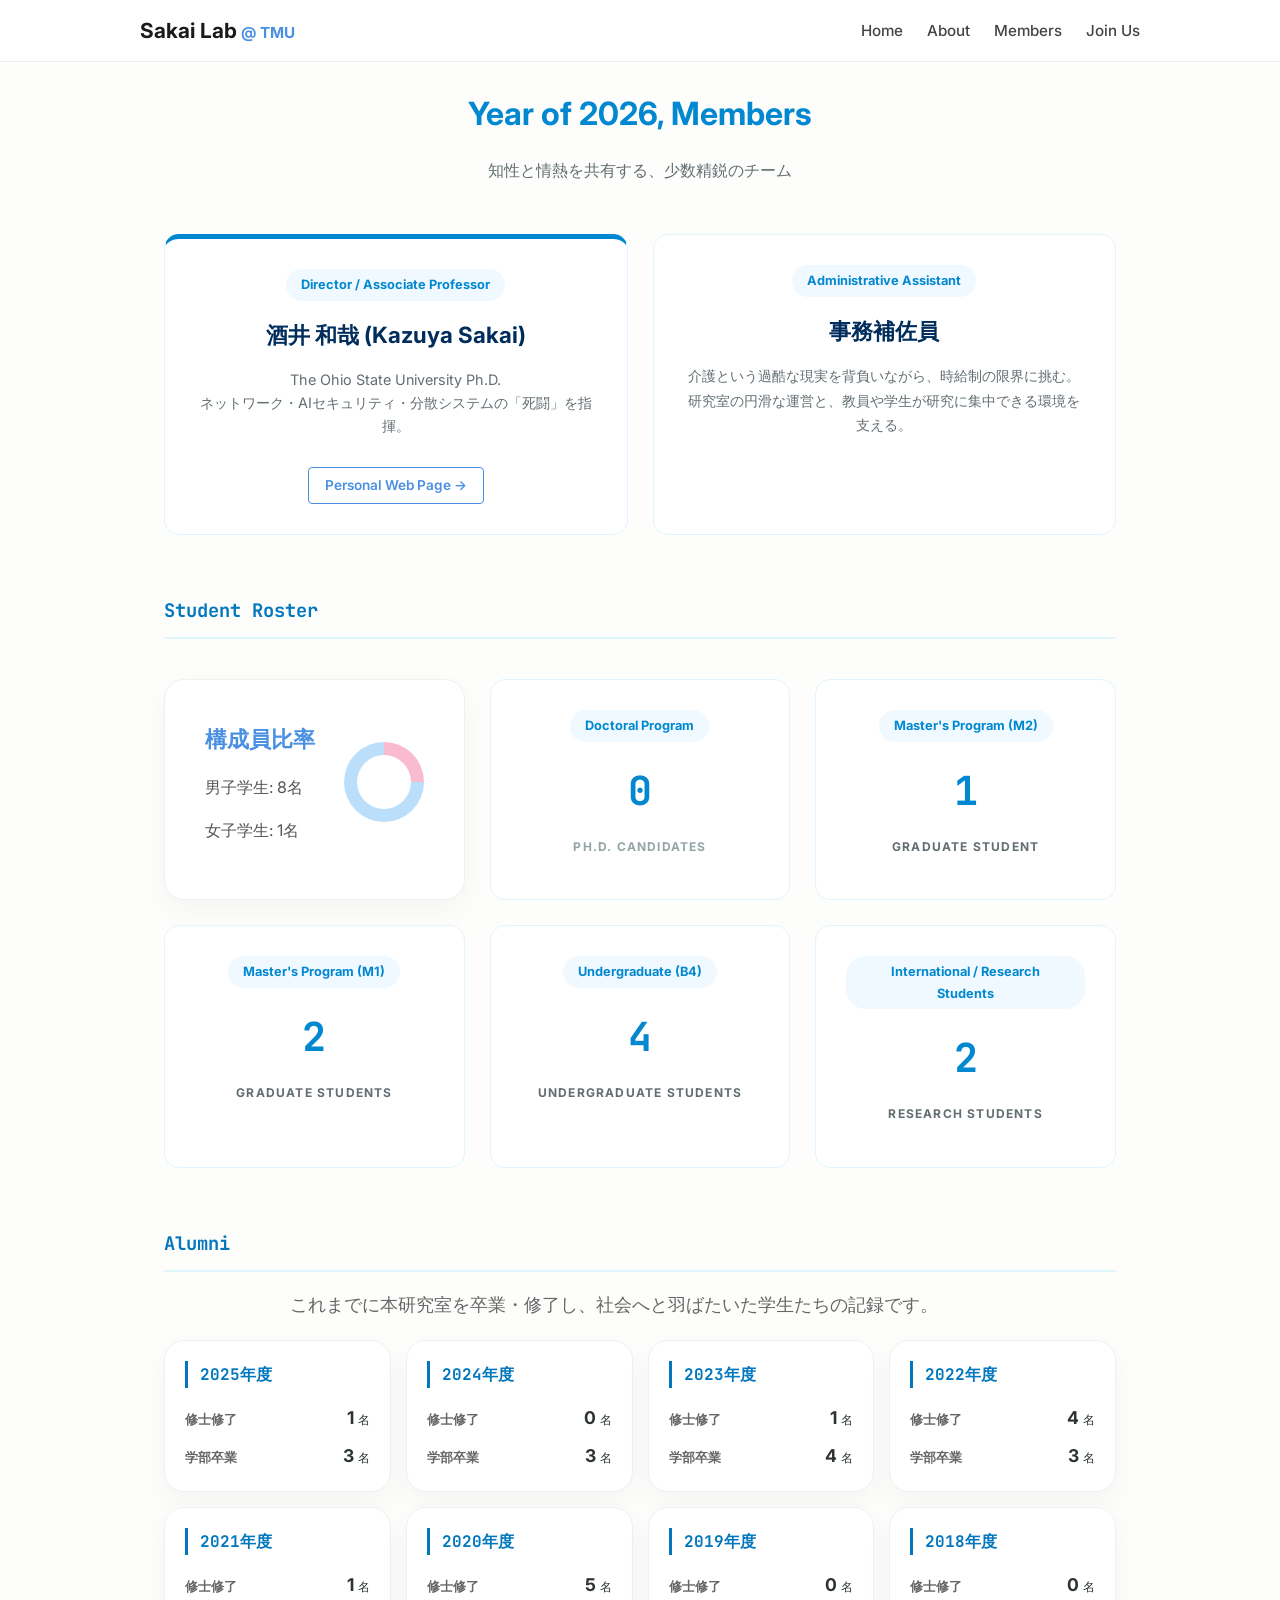
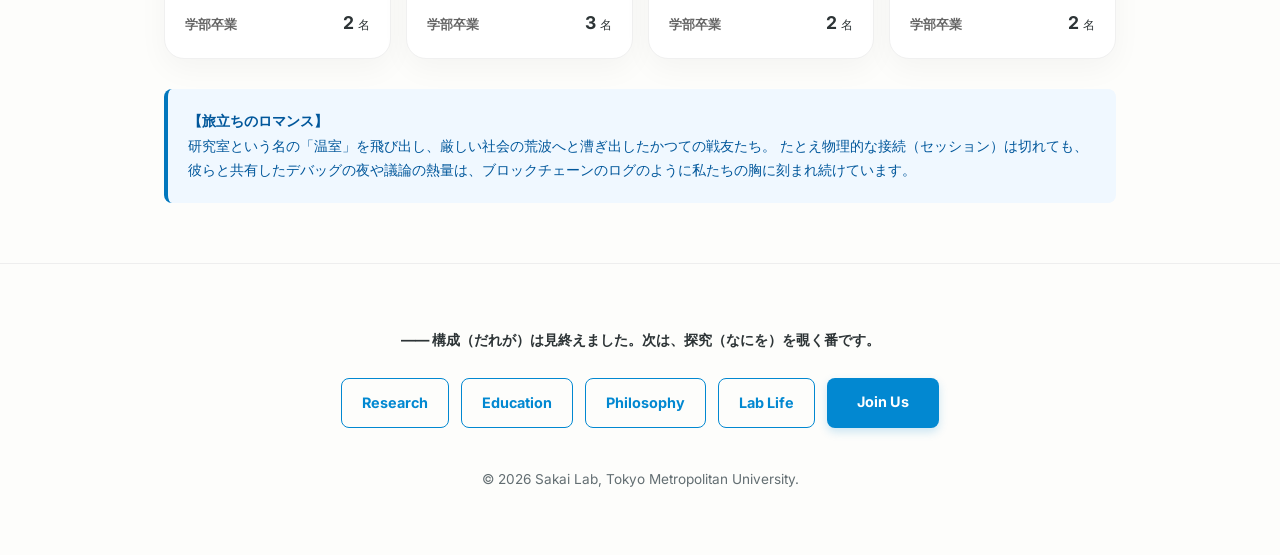
==== members.html @ 7943a47a "members" ====
<!DOCTYPE html>
<html lang="ja">
<head>
    <meta charset="UTF-8">
    <meta name="viewport" content="width=device-width, initial-scale=1.0">
    <title>Members | Sakai Lab</title>
    <link href="https://fonts.googleapis.com/css2?family=Inter:wght@400;700&family=JetBrains+Mono&display=swap" rel="stylesheet">
    <link rel="stylesheet" href="style.css">
    <style>
        .member-grid {
            display: grid;
            grid-template-columns: repeat(auto-fit, minmax(280px, 1fr));
            gap: 25px;
            margin-top: 40px;
        }
        .member-card {
            background: #fff;
            border: 1px solid #e1f5fe;
            border-radius: 15px;
            padding: 30px;
            text-align: center;
            transition: transform 0.3s ease;
        }
        .member-card:hover {
            transform: translateY(-5px);
            box-shadow: 0 10px 20px rgba(2, 136, 209, 0.05);
        }
        .role-badge {
            display: inline-block;
            padding: 5px 15px;
            background: #f0f9ff;
            color: #0288d1;
            border-radius: 20px;
            font-size: 0.8rem;
            font-weight: bold;
            margin-bottom: 15px;
        }
        .member-name {
            font-size: 1.4rem;
            color: #002d5b;
            font-weight: bold;
            margin-bottom: 10px;
        }
        .member-count {
            font-size: 2.5rem;
            font-weight: bold;
            color: #0288d1;
            font-family: 'JetBrains Mono', monospace;
        }
		
		/* 円グラフのベース（男子の色：淡い青） */
		.ratio-circle {
		    width: 80px;
		    height: 80px;
		    border-radius: 50%;
		    /* 女子の色（淡い赤）を --percentage の分だけ描画し、残りを男子の色に */
		    background: conic-gradient(
		        #f8bbd0 0% var(--percentage), 
		        #bbdefb var(--percentage) 100%
		    );
		    display: flex;
		    align-items: center;
		    justify-content: center;
		    position: relative;
		}
		
		/* ::before で真ん中を白く抜く（ドーナツ状にする） */
		.ratio-circle::before {
		    content: "";
		    position: absolute;
		    width: 54px;
		    height: 54px;
		    background-color: #ffffff; /* 背景色に合わせて変更してください */
		    border-radius: 50%;
		    z-index: 1;
		}
		
		/* 中央のテキストを最前面に表示 */
		.ratio-text {
		    position: relative;
		    z-index: 2;
		    font-size: 0.85rem;
		    font-weight: 800;
		    color: #2d3436;
		    font-family: var(--font-mono);
		}
		
		/* 既存のレイアウトを維持しつつ、ボタンを配置 */
		.personal-web-btn {
		    display: inline-block;
		    margin-top: 15px;
		    padding: 6px 16px;
		    color: var(--accent); /* 変数 --accent（ティール）を使用 */
		    text-decoration: none;
		    font-weight: 600;
		    font-size: 0.85rem;
		    border: 1.5px solid var(--accent);
		    border-radius: 4px;
		    transition: all 0.2s ease;
		}
		
		.personal-web-btn:hover {
		    background-color: var(--accent);
		    color: #ffffff;
		    box-shadow: 0 2px 8px rgba(0, 137, 123, 0.2);
		}
    </style>
</head>
<body>
    <header>
         <nav>
            <a href="index.html" class="logo">Sakai Lab<span> @ TMU</span></a>
			<ul>
	            <li><a href="index.html">Home</a></li>
	            <li><a href="about.html">About</a></li>
	            <li><a href="members.html">Members</a></li>
	            <li><a href="joinus.html">Join Us</a></li>
			</ul>
        </nav>
    </header>

    <main class="container" style="padding-top: 60px;">
        <h2 style="text-align: center; color: #0288d1; margin-bottom: 10px;">Year of 2026, Members</h2>
        <p style="text-align: center; color: #636e72; margin-bottom: 50px;">知性と情熱を共有する、少数精鋭のチーム</p>

        <div class="member-grid">
            <div class="member-card" style="border-top: 5px solid #0288d1;">
                <span class="role-badge">Director / Associate Professor</span>
                <div class="member-name">酒井 和哉 (Kazuya Sakai)</div>
                <p style="font-size: 0.9rem; color: #636e72; line-height: 1.6;">
                    The Ohio State University Ph.D.<br>
                    ネットワーク・AIセキュリティ・分散システムの「死闘」を指揮。
                </p>
				<a href="https://kazuyasakai.fpark.tmu.ac.jp/" target="_blank" rel="noopener noreferrer" class="personal-web-btn">
					Personal Web Page →
				</a>
            </div>
            <div class="member-card">
                <span class="role-badge">Administrative Assistant</span>
                <div class="member-name">事務補佐員</div>
                <p style="font-size: 0.9rem; color: #636e72;">介護という過酷な現実を背負いながら、時給制の限界に挑む。研究室の円滑な運営と、教員や学生が研究に集中できる環境を支える。</p>
            </div>
        </div>

        <h3 style="margin-top: 60px; color: #0277bd; border-bottom: 2px solid #e1f5fe; padding-bottom: 10px; font-family: 'JetBrains Mono', monospace;">
            Student Roster
        </h3>
        <div class="member-grid">
			<div class="card student-roster">
			    <div style="display: flex; justify-content: space-between; align-items: center;">
			        <div>
			            <h3>構成員比率</h3>
						<p>男子学生: 8名</p>
			            <p>女子学生: 1名</p>
			        </div>
			        <div class="ratio-circle" style="--percentage: 25%;"></div>
			    </div>
			</div>
            <div class="member-card">
                <span class="role-badge">Doctoral Program</span>
                <div class="member-count">0</div>
                <p style="color: #95a5a6; font-size: 0.75rem; font-weight: bold; letter-spacing: 0.1em;">PH.D. CANDIDATES</p>
            </div>
            <div class="member-card">
                <span class="role-badge">Master's Program (M2)</span>
                <div class="member-count">1</div>
                <p style="color: #636e72; font-size: 0.75rem; font-weight: bold; letter-spacing: 0.1em;">GRADUATE STUDENT</p>
            </div>
            <div class="member-card">
                <span class="role-badge">Master's Program (M1)</span>
                <div class="member-count">2</div>
                <p style="color: #636e72; font-size: 0.75rem; font-weight: bold; letter-spacing: 0.1em;">GRADUATE STUDENTS</p>
            </div>
            <div class="member-card">
                <span class="role-badge">Undergraduate (B4)</span>
                <div class="member-count">4</div>
                <p style="color: #636e72; font-size: 0.75rem; font-weight: bold; letter-spacing: 0.1em;">UNDERGRADUATE STUDENTS</p>
            </div>
            <div class="member-card">
                <span class="role-badge">International / Research Students</span>
                <div class="member-count">2</div>
                <p style="color: #636e72; font-size: 0.75rem; font-weight: bold; letter-spacing: 0.1em;">RESEARCH STUDENTS</p>
            </div>
        </div>
		
		
		<div class="alumni-section">
		    <h3 style="margin-top: 60px; color: #0277bd; border-bottom: 2px solid #e1f5fe; padding-bottom: 10px; font-family: 'JetBrains Mono', monospace;">
		        Alumni
		    </h3>
		    
		    <p class="description" style="margin-bottom: 20px;">
		        これまでに本研究室を卒業・修了し、社会へと羽ばたいた学生たちの記録です。
		    </p>
		
		    <div style="display: flex; flex-wrap: wrap; gap: 15px; margin-bottom: 20px;">
		        
				 <div class="card" style="flex: 1 1 calc(25% - 15px); min-width: 200px; padding: 20px; box-sizing: border-box;">
		            <h4 style="color: #0277bd; margin-top: 0; font-family: 'JetBrains Mono', monospace; border-left: 3px solid #0277bd; padding-left: 12px; font-size: 1rem; margin-bottom: 15px;">
		                2025年度
		            </h4>
		            <div style="display: flex; flex-direction: column; gap: 8px;">
		                <div style="display: flex; justify-content: space-between; align-items: baseline;">
		                    <span style="font-weight: bold; color: #666; font-size: 0.8rem;">修士修了</span>
		                    <span style="font-size: 1.1rem; font-weight: 700; color: #2d3436;">1 <small style="font-size: 0.75rem; font-weight: normal;">名</small></span>
		                </div>
		                <div style="display: flex; justify-content: space-between; align-items: baseline;">
		                    <span style="font-weight: bold; color: #666; font-size: 0.8rem;">学部卒業</span>
		                    <span style="font-size: 1.1rem; font-weight: 700; color: #2d3436;">3 <small style="font-size: 0.75rem; font-weight: normal;">名</small></span>
		                </div>
		            </div>
		        </div>
				
		        <div class="card" style="flex: 1 1 calc(25% - 15px); min-width: 200px; padding: 20px; box-sizing: border-box;">
		            <h4 style="color: #0277bd; margin-top: 0; font-family: 'JetBrains Mono', monospace; border-left: 3px solid #0277bd; padding-left: 12px; font-size: 1rem; margin-bottom: 15px;">
		                2024年度
		            </h4>
		            <div style="display: flex; flex-direction: column; gap: 8px;">
		                <div style="display: flex; justify-content: space-between; align-items: baseline;">
		                    <span style="font-weight: bold; color: #666; font-size: 0.8rem;">修士修了</span>
		                    <span style="font-size: 1.1rem; font-weight: 700; color: #2d3436;">0 <small style="font-size: 0.75rem; font-weight: normal;">名</small></span>
		                </div>
		                <div style="display: flex; justify-content: space-between; align-items: baseline;">
		                    <span style="font-weight: bold; color: #666; font-size: 0.8rem;">学部卒業</span>
		                    <span style="font-size: 1.1rem; font-weight: 700; color: #2d3436;">3 <small style="font-size: 0.75rem; font-weight: normal;">名</small></span>
		                </div>
		            </div>
		        </div>
		
		        <div class="card" style="flex: 1 1 calc(25% - 15px); min-width: 200px; padding: 20px; box-sizing: border-box;">
		            <h4 style="color: #0277bd; margin-top: 0; font-family: 'JetBrains Mono', monospace; border-left: 3px solid #0277bd; padding-left: 12px; font-size: 1rem; margin-bottom: 15px;">
		                2023年度
		            </h4>
		            <div style="display: flex; flex-direction: column; gap: 8px;">
		                <div style="display: flex; justify-content: space-between; align-items: baseline;">
		                    <span style="font-weight: bold; color: #666; font-size: 0.8rem;">修士修了</span>
		                    <span style="font-size: 1.1rem; font-weight: 700; color: #2d3436;">1 <small style="font-size: 0.75rem; font-weight: normal;">名</small></span>
		                </div>
		                <div style="display: flex; justify-content: space-between; align-items: baseline;">
		                    <span style="font-weight: bold; color: #666; font-size: 0.8rem;">学部卒業</span>
		                    <span style="font-size: 1.1rem; font-weight: 700; color: #2d3436;">4 <small style="font-size: 0.75rem; font-weight: normal;">名</small></span>
		                </div>
		            </div>
		        </div>
		
				<div class="card" style="flex: 1 1 calc(25% - 15px); min-width: 200px; padding: 20px; box-sizing: border-box;">
		            <h4 style="color: #0277bd; margin-top: 0; font-family: 'JetBrains Mono', monospace; border-left: 3px solid #0277bd; padding-left: 12px; font-size: 1rem; margin-bottom: 15px;">
		                2022年度
		            </h4>
		            <div style="display: flex; flex-direction: column; gap: 8px;">
		                <div style="display: flex; justify-content: space-between; align-items: baseline;">
		                    <span style="font-weight: bold; color: #666; font-size: 0.8rem;">修士修了</span>
		                    <span style="font-size: 1.1rem; font-weight: 700; color: #2d3436;">4 <small style="font-size: 0.75rem; font-weight: normal;">名</small></span>
		                </div>
		                <div style="display: flex; justify-content: space-between; align-items: baseline;">
		                    <span style="font-weight: bold; color: #666; font-size: 0.8rem;">学部卒業</span>
		                    <span style="font-size: 1.1rem; font-weight: 700; color: #2d3436;">3 <small style="font-size: 0.75rem; font-weight: normal;">名</small></span>
		                </div>
		            </div>
		        </div>
				
				
				 <div class="card" style="flex: 1 1 calc(25% - 15px); min-width: 200px; padding: 20px; box-sizing: border-box;">
		            <h4 style="color: #0277bd; margin-top: 0; font-family: 'JetBrains Mono', monospace; border-left: 3px solid #0277bd; padding-left: 12px; font-size: 1rem; margin-bottom: 15px;">
		                2021年度
		            </h4>
		            <div style="display: flex; flex-direction: column; gap: 8px;">
		                <div style="display: flex; justify-content: space-between; align-items: baseline;">
		                    <span style="font-weight: bold; color: #666; font-size: 0.8rem;">修士修了</span>
		                    <span style="font-size: 1.1rem; font-weight: 700; color: #2d3436;">1 <small style="font-size: 0.75rem; font-weight: normal;">名</small></span>
		                </div>
		                <div style="display: flex; justify-content: space-between; align-items: baseline;">
		                    <span style="font-weight: bold; color: #666; font-size: 0.8rem;">学部卒業</span>
		                    <span style="font-size: 1.1rem; font-weight: 700; color: #2d3436;">2 <small style="font-size: 0.75rem; font-weight: normal;">名</small></span>
		                </div>
		            </div>
		        </div>
				
		        <div class="card" style="flex: 1 1 calc(25% - 15px); min-width: 200px; padding: 20px; box-sizing: border-box;">
		            <h4 style="color: #0277bd; margin-top: 0; font-family: 'JetBrains Mono', monospace; border-left: 3px solid #0277bd; padding-left: 12px; font-size: 1rem; margin-bottom: 15px;">
		                2020年度
		            </h4>
		            <div style="display: flex; flex-direction: column; gap: 8px;">
		                <div style="display: flex; justify-content: space-between; align-items: baseline;">
		                    <span style="font-weight: bold; color: #666; font-size: 0.8rem;">修士修了</span>
		                    <span style="font-size: 1.1rem; font-weight: 700; color: #2d3436;">5 <small style="font-size: 0.75rem; font-weight: normal;">名</small></span>
		                </div>
		                <div style="display: flex; justify-content: space-between; align-items: baseline;">
		                    <span style="font-weight: bold; color: #666; font-size: 0.8rem;">学部卒業</span>
		                    <span style="font-size: 1.1rem; font-weight: 700; color: #2d3436;">3 <small style="font-size: 0.75rem; font-weight: normal;">名</small></span>
		                </div>
		            </div>
		        </div>
		
		        <div class="card" style="flex: 1 1 calc(25% - 15px); min-width: 200px; padding: 20px; box-sizing: border-box;">
		            <h4 style="color: #0277bd; margin-top: 0; font-family: 'JetBrains Mono', monospace; border-left: 3px solid #0277bd; padding-left: 12px; font-size: 1rem; margin-bottom: 15px;">
		                2019年度
		            </h4>
		            <div style="display: flex; flex-direction: column; gap: 8px;">
		                <div style="display: flex; justify-content: space-between; align-items: baseline;">
		                    <span style="font-weight: bold; color: #666; font-size: 0.8rem;">修士修了</span>
		                    <span style="font-size: 1.1rem; font-weight: 700; color: #2d3436;">0 <small style="font-size: 0.75rem; font-weight: normal;">名</small></span>
		                </div>
		                <div style="display: flex; justify-content: space-between; align-items: baseline;">
		                    <span style="font-weight: bold; color: #666; font-size: 0.8rem;">学部卒業</span>
		                    <span style="font-size: 1.1rem; font-weight: 700; color: #2d3436;">2 <small style="font-size: 0.75rem; font-weight: normal;">名</small></span>
		                </div>
		            </div>
		        </div>
		
				<div class="card" style="flex: 1 1 calc(25% - 15px); min-width: 200px; padding: 20px; box-sizing: border-box;">
		            <h4 style="color: #0277bd; margin-top: 0; font-family: 'JetBrains Mono', monospace; border-left: 3px solid #0277bd; padding-left: 12px; font-size: 1rem; margin-bottom: 15px;">
		                2018年度
		            </h4>
		            <div style="display: flex; flex-direction: column; gap: 8px;">
		                <div style="display: flex; justify-content: space-between; align-items: baseline;">
		                    <span style="font-weight: bold; color: #666; font-size: 0.8rem;">修士修了</span>
		                    <span style="font-size: 1.1rem; font-weight: 700; color: #2d3436;">0 <small style="font-size: 0.75rem; font-weight: normal;">名</small></span>
		                </div>
		                <div style="display: flex; justify-content: space-between; align-items: baseline;">
		                    <span style="font-weight: bold; color: #666; font-size: 0.8rem;">学部卒業</span>
		                    <span style="font-size: 1.1rem; font-weight: 700; color: #2d3436;">2 <small style="font-size: 0.75rem; font-weight: normal;">名</small></span>
		                </div>
		            </div>
		        </div>
				
		    </div>
		
		    <div class="alumni-message" style="background-color: #f0f8ff; border-left: 4px solid #0277bd; color: #01579b; margin-top: 30px; padding: 20px; border-radius: 8px; font-size: 0.9rem; line-height: 1.7;">
		        <p style="margin: 0;">
		            <strong>【旅立ちのロマンス】</strong><br>
		            研究室という名の「温室」を飛び出し、厳しい社会の荒波へと漕ぎ出したかつての戦友たち。
		            たとえ物理的な接続（セッション）は切れても、彼らと共有したデバッグの夜や議論の熱量は、ブロックチェーンのログのように私たちの胸に刻まれ続けています。
		        </p>
		    </div>
		</div>
		
	</main>

    <footer style="text-align: center; margin-top: 60px; padding-bottom: 50px; color: #636e72;">
        <p style="font-weight: bold; color: #2d3436; margin-bottom: 25px;">
            —— 構成（だれが）は見終えました。次は、探究（なにを）を覗く番です。
        </p>
        <div style="display: flex; justify-content: center; gap: 12px; flex-wrap: wrap; max-width: 900px; margin: 0 auto;">
			<a href="index.html#research" style="text-decoration: none; color: #0288d1; border: 1px solid #0288d1; padding: 12px 20px; border-radius: 8px; font-weight: bold; transition: all 0.2s;">Research</a>
            <a href="education.html" style="text-decoration: none; color: #0288d1; border: 1px solid #0288d1; padding: 12px 20px; border-radius: 8px; font-weight: bold; transition: all 0.2s;">Education</a>
            <a href="philosophy.html" style="text-decoration: none; color: #0288d1; border: 1px solid #0288d1; padding: 12px 20px; border-radius: 8px; font-weight: bold; transition: all 0.2s;">Philosophy</a>
            <a href="life.html" style="text-decoration: none; color: #0288d1; border: 1px solid #0288d1; padding: 12px 20px; border-radius: 8px; font-weight: bold; transition: all 0.2s;">Lab Life</a>
            <a href="joinus.html" style="text-decoration: none; color: #fff; background: #0288d1; padding: 12px 30px; border-radius: 8px; font-weight: bold; transition: all 0.2s; box-shadow: 0 4px 10px rgba(2, 136, 209, 0.2);">Join Us</a>
        </div>
        <p style="margin-top: 40px; font-size: 0.85rem;">&copy; 2026 Sakai Lab, Tokyo Metropolitan University.</p>
    </footer>
</body>
</html>
---- style.css ----
/* --- 変数定義: 色とフォントの設計 --- */
:root {
    --bg-color: #fdfdfb;       /* 温かみのあるアイボリー背景 */
    --card-bg: #ffffff;        /* カードは純白で清潔感を */
    --text-main: #444444;      /* 柔らかいダークグレー */
    --text-bright: #1a1a1a;    /* 見出し用の濃いグレー */
    --accent: #4a90e2;         /* 知性と優しさを両立するブルー */
    --accent-soft: #e3f2fd;    /* 補助的な薄いブルー */
    --accent-green: #52b788;   /* セキュリティの安心感を示す緑 */
    --font-main: 'Inter', -apple-system, BlinkMacSystemFont, "Segoe UI", Roboto, "Helvetica Neue", Arial, sans-serif;
    --font-mono: 'JetBrains Mono', 'Fira Code', monospace;
}

/* --- 基本設定 --- */
* {
    box-sizing: border-box;
}

body {
    background-color: var(--bg-color);
    color: var(--text-main);
    font-family: var(--font-main);
    line-height: 1.7; /* 行間を広げて読みやすく */
    margin: 0;
    -webkit-font-smoothing: antialiased;
}

.container {
    max-width: 1000px;
    margin: 0 auto;
    padding: 0 24px;
}

/* --- ヘッダー・ナビゲーション --- */
header {
    background: rgba(255, 255, 255, 0.9);
    backdrop-filter: blur(10px); /* すりガラス効果 */
    position: fixed;
    width: 100%;
    z-index: 100;
    border-bottom: 1px solid #eeeeee;
}

nav {
    display: flex;
    justify-content: space-between;
    align-items: center;
    padding: 0.8rem 0;
    max-width: 1000px;
    margin: 0 auto;
}

.logo {
    font-weight: 700;
    font-size: 1.3rem;
    color: var(--text-bright);
}

.logo span {
    color: var(--accent);
    font-size: 0.95rem;
}

nav ul {
    list-style: none;
    display: flex;
    gap: 24px;
    margin: 0;
    padding: 0;
}

nav a {
    text-decoration: none;
    color: var(--text-main);
    font-size: 0.95rem;
    font-weight: 500;
    transition: color 0.2s;
}

nav a:hover {
    color: var(--accent);
}

/* --- ヒーローセクション (第一印象) --- */
.hero {
    padding: 160px 0 100px;
    background: linear-gradient(135deg, #f0f7ff 0%, #fdfdfb 100%);
    text-align: center;
}

h1 {
    font-size: 2.8rem;
    color: var(--text-bright);
    margin-bottom: 1.2rem;
    line-height: 1.2;
}

.highlight {
    color: var(--accent);
    font-family: var(--font-mono); /* ここだけ少しエンジニアっぽく */
}

.subtitle {
    font-size: 1.4rem;
    color: #5c6bc0; /* 落ち着いた藍色 */
    font-weight: 700;
    margin-bottom: 2rem;
}

.description {
    max-width: 700px;
    margin: 0 auto 2.5rem;
    font-size: 1.1rem;
    color: #666;
}

/* --- ボタン --- */
/* ボタンの基本サイズとレイアウトを更新 */
.cta-buttons {
    display: flex;
    justify-content: center;
    gap: 20px;
    flex-wrap: wrap;
    margin-top: 40px;
}

.btn {
    display: flex;
    flex-direction: column; /* 上下に並べる */
    align-items: center;
    justify-content: center;
    padding: 20px 30px; /* サイズを大きく */
    min-width: 200px;   /* 横幅を確保 */
    border-radius: 12px;
    text-decoration: none;
    font-weight: 700;
    transition: all 0.3s cubic-bezier(0.4, 0, 0.2, 1);
}

/* 英語部分（上段） */
.btn .en {
    font-size: 1.2rem;
    font-family: var(--font-mono);
    display: block;
    margin-bottom: 4px;
}

/* 日本語部分（下段） */
.btn .jp {
    font-size: 0.85rem;
    font-weight: 500;
    opacity: 0.9;
}

.btn.primary {
    background: var(--accent);
    color: #fff;
    box-shadow: 0 4px 15px rgba(74, 144, 226, 0.2);
}

.btn.primary:hover {
    transform: translateY(-5px);
    box-shadow: 0 8px 25px rgba(74, 144, 226, 0.4);
}

.btn.secondary {
    border: 2px solid var(--accent);
    color: var(--accent);
    background: #fff;
}

.btn.secondary:hover {
    background: var(--accent-soft);
    transform: translateY(-5px); /* 他のボタンと同じ浮き上がり量 */
    box-shadow: 0 8px 25px rgba(74, 144, 226, 0.2); /* 柔らかい影を追加 */
    border-color: var(--accent);
}

/* --- 研究の柱 (カードレイアウト) --- */
.features {
    padding: 80px 0;
}

h2 {
    text-align: center;
    font-size: 2rem;
    color: var(--text-bright);
    margin-bottom: 50px;
}

.grid {
    display: grid;
    grid-template-columns: repeat(auto-fit, minmax(300px, 1fr));
    gap: 24px;
}

.card {
    background: var(--card-bg);
    padding: 40px;
    border-radius: 20px;
    box-shadow: 0 10px 30px rgba(0,0,0,0.04);
    transition: all 0.3s ease;
    border: 1px solid #f0f0f0;
}

.card:hover {
    transform: translateY(-10px);
    box-shadow: 0 20px 40px rgba(74, 144, 226, 0.12);
    border-color: var(--accent-soft);
}

.card h3 {
    color: var(--accent);
    margin-top: 0;
    font-size: 1.4rem;
    margin-bottom: 1rem;
}

.card p {
    font-size: 1rem;
    color: #555;
    margin-bottom: 0;
}

/* --- フッター --- */
footer {
    padding: 50px 0;
    text-align: center;
    border-top: 1px solid #eeeeee;
    color: #888;
    font-size: 0.9rem;
}
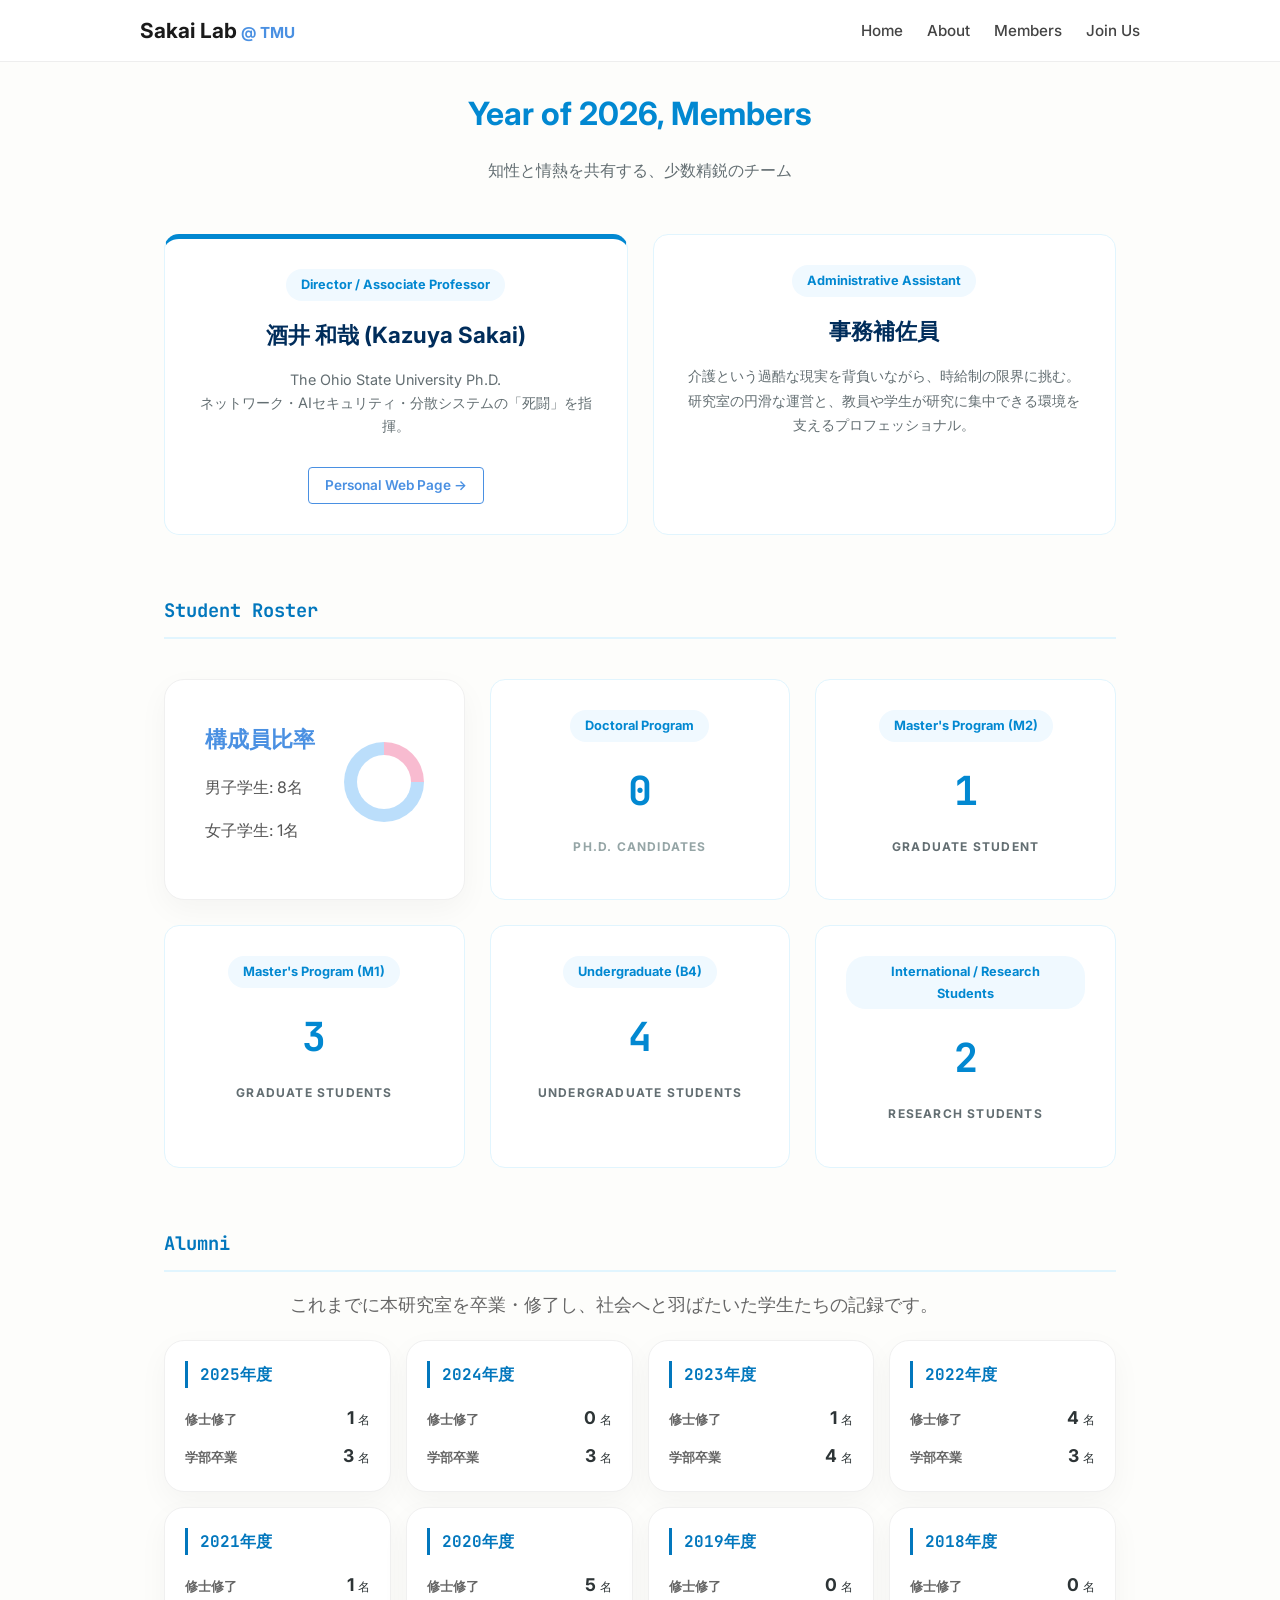
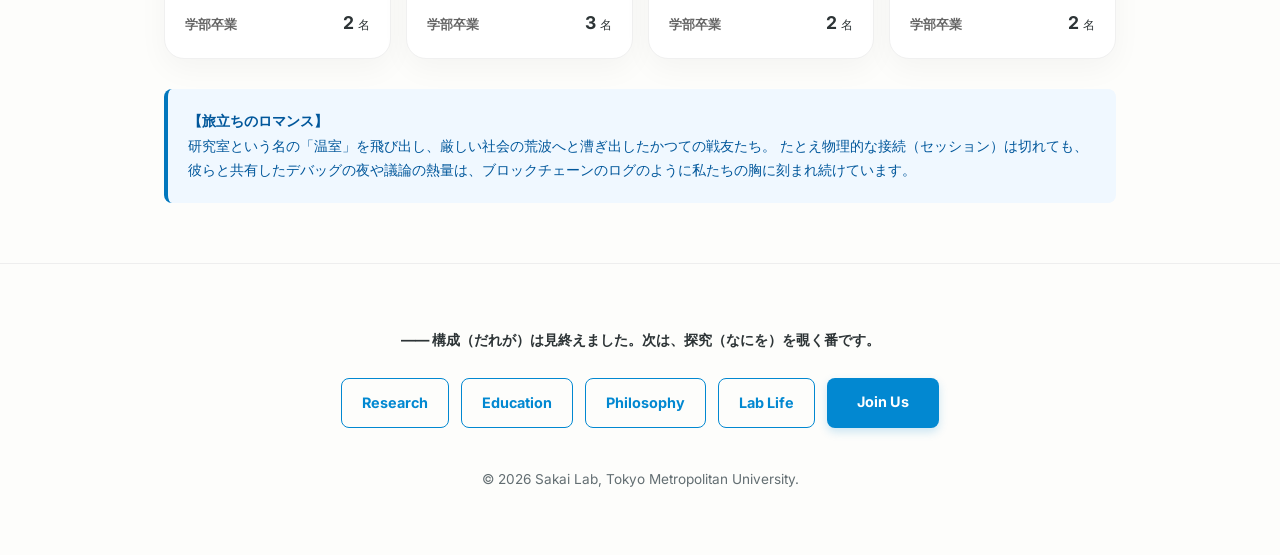
==== commit 93dbde7b: "some" ====
--- a/members.html
+++ b/members.html
@@ -138,7 +138,7 @@
             <div class="member-card">
                 <span class="role-badge">Administrative Assistant</span>
                 <div class="member-name">事務補佐員</div>
-                <p style="font-size: 0.9rem; color: #636e72;">介護という過酷な現実を背負いながら、時給制の限界に挑む。研究室の円滑な運営と、教員や学生が研究に集中できる環境を支える。</p>
+                <p style="font-size: 0.9rem; color: #636e72;">介護という過酷な現実を背負いながら、時給制の限界に挑む。研究室の円滑な運営と、教員や学生が研究に集中できる環境を支えるプロフェッショナル。</p>
             </div>
         </div>
 
@@ -168,7 +168,7 @@
             </div>
             <div class="member-card">
                 <span class="role-badge">Master's Program (M1)</span>
-                <div class="member-count">2</div>
+                <div class="member-count">3</div>
                 <p style="color: #636e72; font-size: 0.75rem; font-weight: bold; letter-spacing: 0.1em;">GRADUATE STUDENTS</p>
             </div>
             <div class="member-card">
